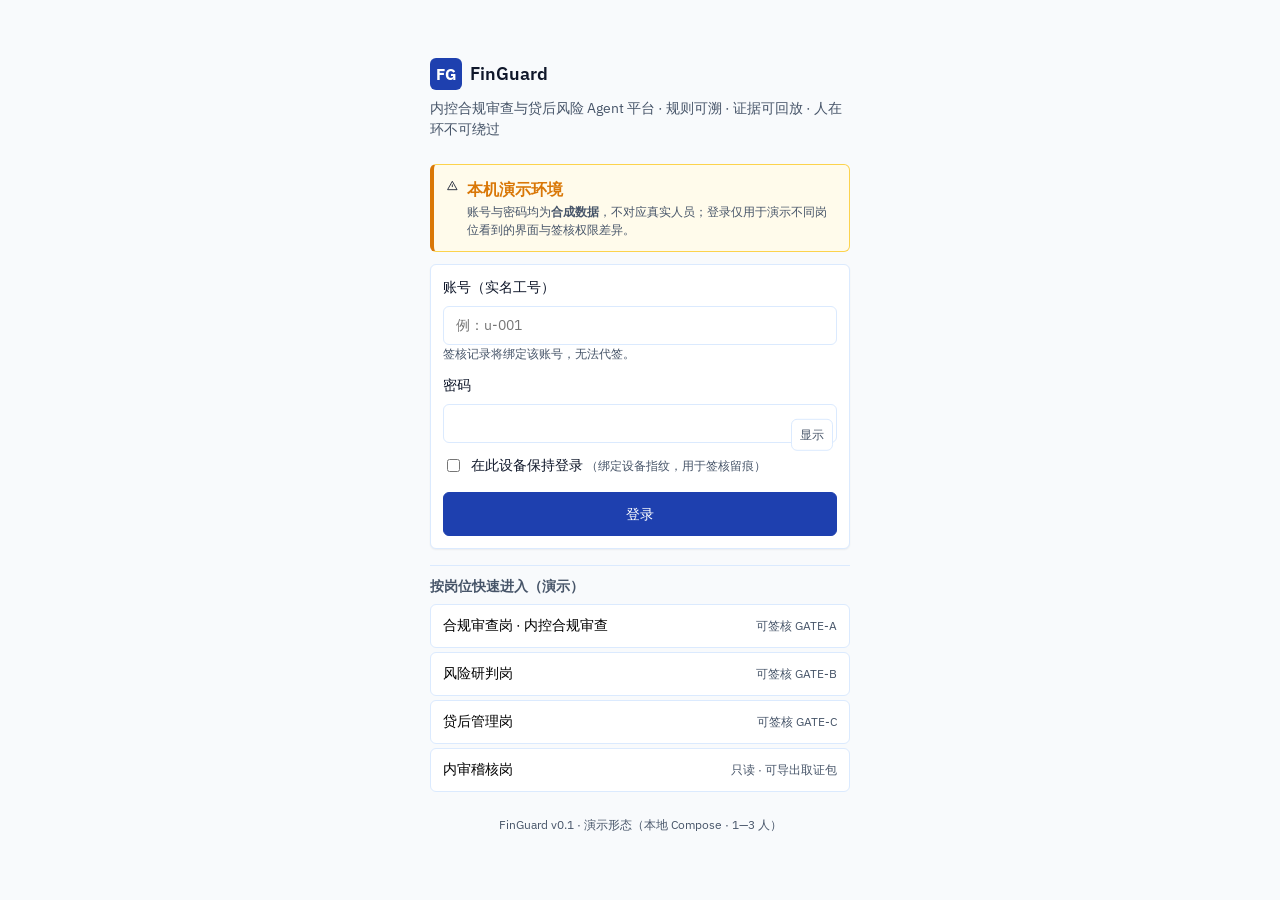
==== web/login.html @ 82edc52c "[切片 7.5] 补齐登录页：认证入口与岗位权限可见 PRD 10.2 只有四张业务界面线框，但 7.6.7⑩ 要求 IdentityProvider（实名/岗位/授权层级/签核令牌）、9.4 有权限" ====
<!DOCTYPE html>
<html lang="zh-CN">
<head>
<meta charset="utf-8">
<meta name="viewport" content="width=device-width, initial-scale=1">
<title>登录 · FinGuard</title>
<link rel="stylesheet" href="assets/app.css">
<style>
/* 登录页：单栏居中，登录页不是看板 */
.login-shell { display: grid; place-items: center; min-height: 100vh; padding: var(--space-2xl); }
.login-card { width: 100%; max-width: 420px; }
.login-brand { display: flex; align-items: center; gap: var(--space-md); margin-bottom: var(--space-xl); }
.login-brand .brand-mark { width: 32px; height: 32px; border-radius: var(--radius); background: var(--color-primary); color: #fff; display: grid; place-items: center; font-weight: 700; }
.login-brand .brand-name { font-weight: 600; font-size: var(--fs-lg); margin: 0; }
.login-tagline { color: var(--color-muted-foreground); font-size: var(--fs-sm); margin: calc(var(--space-lg) * -1 + 4px) 0 var(--space-2xl); }
.field { margin-bottom: var(--space-lg); }
.field input { margin-top: var(--space-sm); }
.pw-wrap { position: relative; }
.pw-wrap input { padding-right: 68px; }
.pw-toggle {
  position: absolute; right: var(--space-sm); top: 50%; transform: translateY(-10%);
  min-height: 32px; padding: 0 var(--space-md); border: 1px solid var(--color-border);
  background: var(--color-card); border-radius: var(--radius); cursor: pointer;
  font: inherit; font-size: var(--fs-xs); color: var(--color-muted-foreground);
}
.pw-toggle:hover { background: var(--color-muted); }
.pw-toggle:focus-visible { outline: 2px solid var(--color-ring); outline-offset: 1px; }
.check { display: flex; align-items: center; gap: var(--space-md); font-size: var(--fs-sm); margin-bottom: var(--space-xl); }
.check input { width: auto; }
.env-note {
  display: flex; gap: var(--space-md); align-items: flex-start;
  background: var(--color-warning-soft); border: 1px solid #FCD34D; border-left: 4px solid var(--color-accent);
  border-radius: var(--radius); padding: var(--space-lg); margin-bottom: var(--space-lg);
}
.env-note .t { font-weight: 600; color: var(--color-accent); }
.env-note p { margin: var(--space-xs) 0 0; font-size: var(--fs-xs); color: var(--color-muted-foreground); }
.roles { border-top: 1px solid var(--color-border); margin-top: var(--space-xl); padding-top: var(--space-lg); }
.roles h2 { font-size: var(--fs-sm); color: var(--color-muted-foreground); font-weight: 600; margin-bottom: var(--space-md); }
.role-list { display: grid; gap: var(--space-sm); }
.role-btn {
  display: flex; align-items: center; justify-content: space-between; gap: var(--space-lg);
  width: 100%; text-align: left; min-height: 44px; padding: var(--space-md) var(--space-lg);
  border: 1px solid var(--color-border); border-radius: var(--radius); background: var(--color-card);
  font: inherit; font-size: var(--fs-sm); cursor: pointer;
  transition: background .18s var(--ease), border-color .18s var(--ease);
}
.role-btn:hover { background: var(--color-muted); border-color: var(--color-primary); }
.role-btn:focus-visible { outline: 2px solid var(--color-ring); outline-offset: 1px; }
.role-btn .lv { color: var(--color-muted-foreground); font-size: var(--fs-xs); }
.login-foot { margin-top: var(--space-2xl); text-align: center; color: var(--color-muted-foreground); font-size: var(--fs-xs); }
</style>
</head>
<body>
<div class="login-shell">
  <div class="login-card">
    <div class="login-brand">
      <span class="brand-mark">FG</span>
      <h1 class="brand-name">FinGuard</h1>
    </div>
    <p class="login-tagline">内控合规审查与贷后风险 Agent 平台 · 规则可溯 · 证据可回放 · 人在环不可绕过</p>

    <div class="env-note" role="note">
      <svg width="18" height="18" viewBox="0 0 24 24" fill="none" stroke="currentColor" stroke-width="1.6" aria-hidden="true"><path d="M12 3l9 16H3z"/><path d="M12 9v5M12 17.5v.01"/></svg>
      <div>
        <span class="t">本机演示环境</span>
        <p>账号与密码均为<b>合成数据</b>，不对应真实人员；登录仅用于演示不同岗位看到的界面与签核权限差异。</p>
      </div>
    </div>

    <form class="card" id="login-form" novalidate>
      <div class="field">
        <label for="account">账号（实名工号）</label>
        <input type="text" id="account" name="account" autocomplete="username" required
               aria-describedby="account-help" placeholder="例：u-001">
        <div class="muted" id="account-help">签核记录将绑定该账号，无法代签。</div>
      </div>

      <div class="field">
        <label for="password">密码</label>
        <div class="pw-wrap">
          <input type="password" id="password" name="password" autocomplete="current-password" required>
          <button class="pw-toggle" type="button" id="pw-toggle" aria-label="显示密码">显示</button>
        </div>
        <div class="err" id="login-err">账号或密码不正确，请重试。</div>
      </div>

      <label class="check" for="remember">
        <input type="checkbox" id="remember" name="remember">
        <span>在此设备保持登录 <span class="muted">（绑定设备指纹，用于签核留痕）</span></span>
      </label>

      <button class="btn btn-primary" type="submit" style="width:100%">登录</button>
    </form>

    <div class="roles">
      <h2>按岗位快速进入（演示）</h2>
      <div class="role-list">
        <button class="role-btn" type="button" data-role="合规审查岗" data-account="u-001" data-level="授权层级 2">
          <span>合规审查岗 · 内控合规审查</span><span class="lv">可签核 GATE-A</span>
        </button>
        <button class="role-btn" type="button" data-role="风险研判岗" data-account="u-002" data-level="授权层级 3">
          <span>风险研判岗</span><span class="lv">可签核 GATE-B</span>
        </button>
        <button class="role-btn" type="button" data-role="贷后管理岗" data-account="u-003" data-level="授权层级 2">
          <span>贷后管理岗</span><span class="lv">可签核 GATE-C</span>
        </button>
        <button class="role-btn" type="button" data-role="内审稽核岗" data-account="u-004" data-level="授权层级 3">
          <span>内审稽核岗</span><span class="lv">只读 · 可导出取证包</span>
        </button>
      </div>
    </div>

    <p class="login-foot">FinGuard v0.1 · 演示形态（本地 Compose · 1—3 人）</p>
  </div>
</div>

<script>
(function () {
  "use strict";
  var form = document.getElementById("login-form");
  var err = document.getElementById("login-err");
  var pw = document.getElementById("password");
  var toggle = document.getElementById("pw-toggle");

  toggle.addEventListener("click", function () {
    var show = pw.type === "password";
    pw.type = show ? "text" : "password";
    toggle.textContent = show ? "隐藏" : "显示";
    toggle.setAttribute("aria-label", show ? "隐藏密码" : "显示密码");
    pw.focus();
  });

  var buttons = document.querySelectorAll(".role-btn");
  for (var i = 0; i < buttons.length; i++) {
    (function (btn) {
      btn.addEventListener("click", function () {
        document.getElementById("account").value = btn.getAttribute("data-account");
        pw.focus();
      });
    })(buttons[i]);
  }

  form.addEventListener("submit", function (ev) {
    ev.preventDefault();
    var account = document.getElementById("account");
    if (!account.value.trim() || !pw.value) {
      err.textContent = "请填写账号与密码。";
      err.classList.add("show");
      (account.value.trim() ? pw : account).focus();
      return;
    }
    err.classList.remove("show");
    try { window.localStorage.setItem("fg.role", account.value.trim()); } catch (e) { /* 演示态忽略 */ }
    window.location.href = "index.html?role=" + encodeURIComponent(account.value.trim());
  });
})();
</script>
</body>
</html>
---- web/assets/app.css ----
/* FinGuard 设计系统 · 落地样式
 * 生成依据：design-system/finguard/MASTER.md（UI/UX Pro Max 检索后人工修订）
 * 原则：无外网依赖（字体可回落）、无构建、浅色可打印
 */

@import url('https://fonts.googleapis.com/css2?family=IBM+Plex+Sans:wght@400;500;600;700&family=IBM+Plex+Mono:wght@400;500;600&display=swap');

:root {
  /* 配色（浅色 · Analytics Dashboard 蓝板） */
  --color-primary: #1E40AF;
  --color-on-primary: #FFFFFF;
  --color-secondary: #3B82F6;
  --color-on-secondary: #0F172A;
  --color-accent: #D97706;
  --color-on-accent: #FFFFFF;
  --color-background: #F8FAFC;
  --color-foreground: #0F172A;
  --color-card: #FFFFFF;
  --color-card-foreground: #0F172A;
  --color-muted: #E9EEF6;
  --color-muted-foreground: #475569;
  --color-border: #DBEAFE;
  --color-destructive: #DC2626;
  --color-on-destructive: #FFFFFF;
  --color-ring: #1E40AF;
  --color-success: #15803D;
  --color-success-soft: #F0FDF4;
  --color-warning-soft: #FFFBEB;
  --color-danger-soft: #FEF2F2;

  /* 字号阶 12 14 16 18 24 32 */
  --fs-xs: 12px;
  --fs-sm: 14px;
  --fs-base: 16px;
  --fs-lg: 18px;
  --fs-xl: 24px;
  --fs-2xl: 32px;

  /* 间距 */
  --space-xs: 2px;
  --space-sm: 4px;
  --space-md: 8px;
  --space-lg: 12px;
  --space-xl: 16px;
  --space-2xl: 24px;
  --space-3xl: 32px;

  --radius: 6px;
  --shadow: 0 1px 2px rgba(15, 23, 42, .06);
  --font-sans: "IBM Plex Sans", "Noto Sans SC", "Microsoft YaHei", "PingFang SC", -apple-system, "Segoe UI", sans-serif;
  --font-mono: "IBM Plex Mono", ui-monospace, "SFMono-Regular", Consolas, "Microsoft YaHei", "PingFang SC", monospace;
  --ease: cubic-bezier(.2, .8, .3, 1);
}

@media (prefers-reduced-motion: reduce) {
  *, *::before, *::after {
    animation-duration: .01ms !important;
    transition-duration: .01ms !important;
  }
}

* { box-sizing: border-box; }

html { -webkit-text-size-adjust: 100%; }

body {
  margin: 0;
  font-family: var(--font-sans);
  font-size: var(--fs-base);
  line-height: 1.5;
  color: var(--color-foreground);
  background: var(--color-background);
}

h1, h2, h3 { margin: 0; line-height: 1.25; font-weight: 600; }
h1 { font-size: var(--fs-xl); }
h2 { font-size: var(--fs-lg); }
h3 { font-size: var(--fs-base); }
p { margin: 0 0 var(--space-md); }
a { color: var(--color-primary); }

.mono { font-family: var(--font-mono); font-variant-numeric: tabular-nums; }
.muted { color: var(--color-muted-foreground); font-size: var(--fs-xs); }
.sr-only {
  position: absolute; width: 1px; height: 1px; padding: 0; margin: -1px;
  overflow: hidden; clip: rect(0 0 0 0); white-space: nowrap; border: 0;
}

/* ---------------- 布局 ---------------- */
.app-shell { display: grid; grid-template-columns: 220px 1fr; min-height: 100vh; }

.side {
  background: var(--color-card);
  border-right: 1px solid var(--color-border);
  padding: var(--space-xl) var(--space-lg);
}
.side .brand { display: flex; align-items: center; gap: var(--space-md); margin-bottom: var(--space-2xl); }
.side .brand-mark {
  width: 28px; height: 28px; border-radius: var(--radius);
  background: var(--color-primary); color: #fff;
  display: grid; place-items: center; font-weight: 700; font-size: var(--fs-sm);
}
.side .brand-name { font-weight: 600; letter-spacing: .02em; }
.side nav a {
  display: flex; align-items: center; gap: var(--space-md);
  padding: var(--space-md) var(--space-lg);
  border-radius: var(--radius);
  color: var(--color-foreground);
  text-decoration: none;
  font-size: var(--fs-sm);
  transition: background .18s var(--ease), color .18s var(--ease);
}
.side nav a:hover { background: var(--color-muted); }
.side nav a[aria-current="page"] {
  background: var(--color-muted); color: var(--color-primary); font-weight: 600;
  box-shadow: inset 2px 0 0 var(--color-primary);
}
.side nav a svg { flex: none; }

.main { padding: var(--space-2xl) var(--space-3xl); max-width: 1400px; }
.page-head { display: flex; align-items: flex-start; justify-content: space-between; gap: var(--space-xl); margin-bottom: var(--space-xl); }
.page-head .sub { color: var(--color-muted-foreground); font-size: var(--fs-sm); margin-top: var(--space-xs); }

/* ---------------- 卡片 ---------------- */
.card {
  background: var(--color-card);
  border: 1px solid var(--color-border);
  border-radius: var(--radius);
  box-shadow: var(--shadow);
  padding: var(--space-lg);
  margin-bottom: var(--space-lg);
}
.card-head {
  display: flex; align-items: center; justify-content: space-between;
  gap: var(--space-lg); margin-bottom: var(--space-lg);
}
.card-title { font-weight: 600; }

/* ---------------- 侧栏用户块 ---------------- */
.side-user {
  margin-top: var(--space-2xl); padding-top: var(--space-lg);
  border-top: 1px solid var(--color-border); font-size: var(--fs-xs);
}
.side-user .u-top { display: flex; align-items: center; gap: var(--space-md); margin-bottom: var(--space-sm); }
.side-user .avatar {
  width: 28px; height: 28px; border-radius: 50%; flex: none;
  background: var(--color-muted); color: var(--color-primary);
  display: grid; place-items: center; font-weight: 600; font-size: var(--fs-xs);
}
.side-user .u-name { font-weight: 600; color: var(--color-foreground); font-size: var(--fs-sm); }
.side-user .u-role { color: var(--color-muted-foreground); }
.side-user .u-scope { margin-top: var(--space-md); color: var(--color-muted-foreground); }
.side-user .u-scope b { color: var(--color-foreground); font-family: var(--font-mono); }
.side-user .u-out { display: inline-block; margin-top: var(--space-md); color: var(--color-primary); cursor: pointer; }

/* ---------------- 徽标 ---------------- */
.badge {
  display: inline-flex; align-items: center; gap: var(--space-sm);
  padding: var(--space-xs) var(--space-md);
  border-radius: var(--radius);
  font-size: var(--fs-xs); font-weight: 600; line-height: 1.6;
  border: 1px solid transparent; white-space: nowrap;
}
.badge-neutral { background: var(--color-muted); color: var(--color-muted-foreground); border-color: var(--color-border); }
.badge-primary { background: var(--color-primary); color: var(--color-on-primary); }
.badge-warning { background: var(--color-warning-soft); color: var(--color-accent); border-color: #FCD34D; }
.badge-success { background: var(--color-success-soft); color: var(--color-success); border-color: #BBF7D0; }
.badge-danger  { background: var(--color-danger-soft); color: var(--color-destructive); border-color: #FECACA; }
.badge-gate    { background: var(--color-foreground); color: #fff; }

/* ---------------- 按钮 ---------------- */
.btn {
  display: inline-flex; align-items: center; justify-content: center; gap: var(--space-md);
  min-height: 44px; padding: 0 var(--space-xl);
  border-radius: var(--radius); border: 1px solid var(--color-border);
  background: var(--color-card); color: var(--color-foreground);
  font: inherit; font-size: var(--fs-sm); font-weight: 500;
  cursor: pointer;
  transition: background .18s var(--ease), border-color .18s var(--ease), color .18s var(--ease);
}
.btn:hover { background: var(--color-muted); }
.btn:focus-visible { outline: 2px solid var(--color-ring); outline-offset: 2px; }
.btn-primary { background: var(--color-primary); border-color: var(--color-primary); color: var(--color-on-primary); }
.btn-primary:hover { background: #1B3A8F; }
.btn-danger { background: var(--color-card); border-color: var(--color-destructive); color: var(--color-destructive); }
.btn-danger:hover { background: var(--color-danger-soft); }
.btn-sm { min-height: 32px; padding: 0 var(--space-lg); font-size: var(--fs-xs); }
.btn[disabled] { opacity: .5; cursor: not-allowed; }
.btn-row { display: flex; flex-wrap: wrap; gap: var(--space-md); }

/* ---------------- 表格 ---------------- */
.table-wrap { overflow-x: auto; border: 1px solid var(--color-border); border-radius: var(--radius); }
table { width: 100%; border-collapse: collapse; font-size: var(--fs-sm); }
thead th {
  background: var(--color-muted); color: var(--color-muted-foreground);
  font-weight: 600; text-align: left; font-size: var(--fs-xs);
  padding: var(--space-md) var(--space-lg); white-space: nowrap;
}
tbody td { padding: var(--space-md) var(--space-lg); border-top: 1px solid var(--color-border); vertical-align: top; }
tbody tr:hover { background: var(--color-background); }
td.num, th.num { text-align: right; font-family: var(--font-mono); font-variant-numeric: tabular-nums; }

/* ---------------- 键值行 ---------------- */
.kv { display: grid; grid-template-columns: max-content 1fr; gap: var(--space-sm) var(--space-xl); font-size: var(--fs-sm); }
.kv dt { color: var(--color-muted-foreground); }
.kv dd { margin: 0; }

/* ---------------- 覆盖度条 ---------------- */
.coverage { display: flex; height: 10px; border-radius: var(--radius); overflow: hidden; background: var(--color-muted); }
.coverage span { display: block; }
.coverage .judged { background: var(--color-primary); }
.coverage .na { background: var(--color-border); }
.coverage .unresolved { background: var(--color-accent); }
.coverage-legend { display: flex; gap: var(--space-xl); font-size: var(--fs-xs); color: var(--color-muted-foreground); margin-top: var(--space-md); }
.coverage-legend b { color: var(--color-foreground); font-family: var(--font-mono); }

/* ---------------- AI / 人工 分层 ---------------- */
.ai-block {
  border-left: 3px solid var(--color-border);
  padding: var(--space-md) 0 var(--space-md) var(--space-lg);
  color: var(--color-muted-foreground);
}
.ai-block .ai-tag {
  display: inline-flex; align-items: center; gap: var(--space-sm);
  font-size: var(--fs-xs); font-weight: 600; letter-spacing: .04em;
  color: var(--color-muted-foreground); margin-bottom: var(--space-sm);
}
.ai-block strong { color: var(--color-foreground); }
.human-zone { border-top: 1px solid var(--color-border); margin-top: var(--space-lg); padding-top: var(--space-lg); }
.human-zone .who {
  display: inline-flex; align-items: center; gap: var(--space-sm);
  font-size: var(--fs-xs); font-weight: 600; color: var(--color-primary);
  margin-bottom: var(--space-md);
}

/* ---------------- 意见卡 ---------------- */
.opinion { border: 1px solid var(--color-border); border-radius: var(--radius); margin-bottom: var(--space-lg); overflow: hidden; }
.opinion > summary {
  display: flex; align-items: center; gap: var(--space-lg);
  padding: var(--space-lg); cursor: pointer; list-style: none;
  background: var(--color-card);
}
.opinion > summary::-webkit-details-marker { display: none; }
.opinion > summary:hover { background: var(--color-background); }
.opinion > summary:focus-visible { outline: 2px solid var(--color-ring); outline-offset: -2px; }
.opinion .chev { transition: transform .2s var(--ease); color: var(--color-muted-foreground); }
.opinion[open] .chev { transform: rotate(90deg); }
.opinion-body { padding: 0 var(--space-lg) var(--space-lg); border-top: 1px solid var(--color-border); }
.sev { border-left: 3px solid var(--color-primary); }
.sev.critical { border-left-color: var(--color-destructive); }
.sev.major { border-left-color: var(--color-accent); }
.sev.info { border-left-color: var(--color-border); }

/* ---------------- 闸门条 ---------------- */
.gate-bar {
  position: sticky; bottom: 0; z-index: 5;
  display: flex; align-items: center; gap: var(--space-xl); flex-wrap: wrap;
  padding: var(--space-lg) var(--space-xl);
  background: var(--color-foreground); color: #F8FAFC;
  border-radius: var(--radius); margin-top: var(--space-lg);
  box-shadow: 0 -2px 8px rgba(15, 23, 42, .12);
}
.gate-bar .g-id { display: flex; align-items: center; gap: var(--space-md); font-weight: 600; }
.gate-bar .g-timer { color: #FCD34D; font-family: var(--font-mono); font-weight: 600; }
.gate-bar .g-qual { display: inline-flex; align-items: center; gap: var(--space-sm); font-size: var(--fs-sm); }
.gate-bar .btn-primary { background: var(--color-secondary); border-color: var(--color-secondary); color: var(--color-on-secondary); }
.gate-bar .btn-primary:hover { background: #2563EB; }

/* ---------------- 待办（琥珀） ---------------- */
.todo {
  border: 1px solid #FCD34D; border-left: 4px solid var(--color-accent);
  background: var(--color-warning-soft);
  border-radius: var(--radius); padding: var(--space-lg); margin-bottom: var(--space-lg);
}
.todo h3 { color: var(--color-accent); display: flex; align-items: center; gap: var(--space-md); }

/* ---------------- 预警行 ---------------- */
.alert-row { border: 1px solid var(--color-border); border-radius: var(--radius); padding: var(--space-lg); margin-bottom: var(--space-lg); background: var(--color-card); }
.alert-top { display: flex; align-items: center; gap: var(--space-lg); flex-wrap: wrap; margin-bottom: var(--space-md); }
.lead { font-family: var(--font-mono); font-size: var(--fs-xl); font-weight: 600; color: var(--color-primary); line-height: 1; }
.lead small { display: block; font-family: var(--font-sans); font-size: var(--fs-xs); font-weight: 500; color: var(--color-muted-foreground); }
.seg { display: inline-flex; border: 1px solid var(--color-border); border-radius: var(--radius); overflow: hidden; }
.seg button {
  min-height: 32px; padding: 0 var(--space-lg); border: 0; background: var(--color-card);
  font: inherit; font-size: var(--fs-xs); cursor: pointer; color: var(--color-muted-foreground);
}
.seg button[aria-pressed="true"] { background: var(--color-primary); color: var(--color-on-primary); font-weight: 600; }
.seg button:focus-visible { outline: 2px solid var(--color-ring); outline-offset: -2px; }

/* ---------------- 时间轴 ---------------- */
.timeline { display: flex; align-items: stretch; gap: var(--space-sm); overflow-x: auto; padding: var(--space-lg) 0; }
.tl-node {
  flex: none; min-width: 108px; padding: var(--space-md) var(--space-lg);
  border: 1px solid var(--color-border); border-radius: var(--radius);
  background: var(--color-card); font-size: var(--fs-xs);
}
.tl-node .tl-code { font-family: var(--font-mono); font-weight: 600; display: block; }
.tl-node .tl-name { color: var(--color-muted-foreground); }
.tl-node.gate { background: var(--color-foreground); color: #F8FAFC; border-color: var(--color-foreground); }
.tl-node.gate .tl-name { color: #CBD5E1; }
.tl-node.gate[aria-disabled="true"] { cursor: not-allowed; }
.tl-node.done { border-color: var(--color-primary); }
.tl-arrow { flex: none; align-self: center; color: var(--color-muted-foreground); }

/* ---------------- 表单 ---------------- */
label { display: block; font-size: var(--fs-sm); font-weight: 500; margin-bottom: var(--space-sm); }
input[type="radio"], input[type="text"], input[type="password"], textarea, select {
  font: inherit; font-size: var(--fs-sm); color: var(--color-foreground);
  padding: var(--space-md) var(--space-lg); width: 100%;
  border: 1px solid var(--color-border); border-radius: var(--radius); background: var(--color-card);
}
textarea { min-height: 88px; resize: vertical; }
input:focus-visible, textarea:focus-visible, select:focus-visible { outline: 2px solid var(--color-ring); outline-offset: 1px; border-color: var(--color-primary); }
.choice {
  display: flex; gap: var(--space-lg); align-items: flex-start;
  padding: var(--space-lg); border: 1px solid var(--color-border); border-radius: var(--radius);
  cursor: pointer; margin-bottom: var(--space-md);
}
.choice:hover { background: var(--color-background); }
.choice input { width: auto; margin-top: 3px; }
.choice-title { font-weight: 600; font-family: var(--font-mono); }
.err { color: var(--color-destructive); font-size: var(--fs-xs); margin-top: var(--space-sm); display: none; }
.err.show { display: block; }

/* ---------------- 提示条 ---------------- */
.toast {
  position: fixed; right: var(--space-2xl); bottom: var(--space-2xl); z-index: 20;
  background: var(--color-foreground); color: #F8FAFC;
  padding: var(--space-lg) var(--space-xl); border-radius: var(--radius);
  font-size: var(--fs-sm); box-shadow: 0 4px 16px rgba(15, 23, 42, .2);
  opacity: 0; transform: translateY(8px); transition: opacity .2s var(--ease), transform .2s var(--ease);
}
.toast.show { opacity: 1; transform: none; }

/* ---------------- 响应式 ---------------- */
@media (max-width: 1024px) {
  .app-shell { grid-template-columns: 1fr; }
  .side { border-right: 0; border-bottom: 1px solid var(--color-border); }
  .side nav { display: flex; flex-wrap: wrap; gap: var(--space-sm); }
  .main { padding: var(--space-xl); }
}
@media (max-width: 768px) {
  .gate-bar { position: static; }
  .page-head { flex-direction: column; }
  .opinion > summary { flex-wrap: wrap; gap: var(--space-md); }
  .kv { grid-template-columns: 1fr; gap: var(--space-xs) 0; }
  .kv dd { margin-bottom: var(--space-md); }
}

@media (max-width: 375px) {
  .main { padding: var(--space-lg); }
  .card { padding: var(--space-md); }
  .lead { font-size: var(--fs-lg); }
  .timeline { padding: var(--space-md) 0; }
}

@media (min-width: 1440px) {
  .app-shell { grid-template-columns: 220px 1fr 320px; }
  .main { max-width: 1500px; }
}

/* ---------------- 打印（导出取证包） ---------------- */
@media print {
  .side, .gate-bar, .btn-row, .toast { display: none !important; }
  body { background: #fff; }
  .card, .opinion, .alert-row { break-inside: avoid; box-shadow: none; }
  .app-shell { grid-template-columns: 1fr; }
}
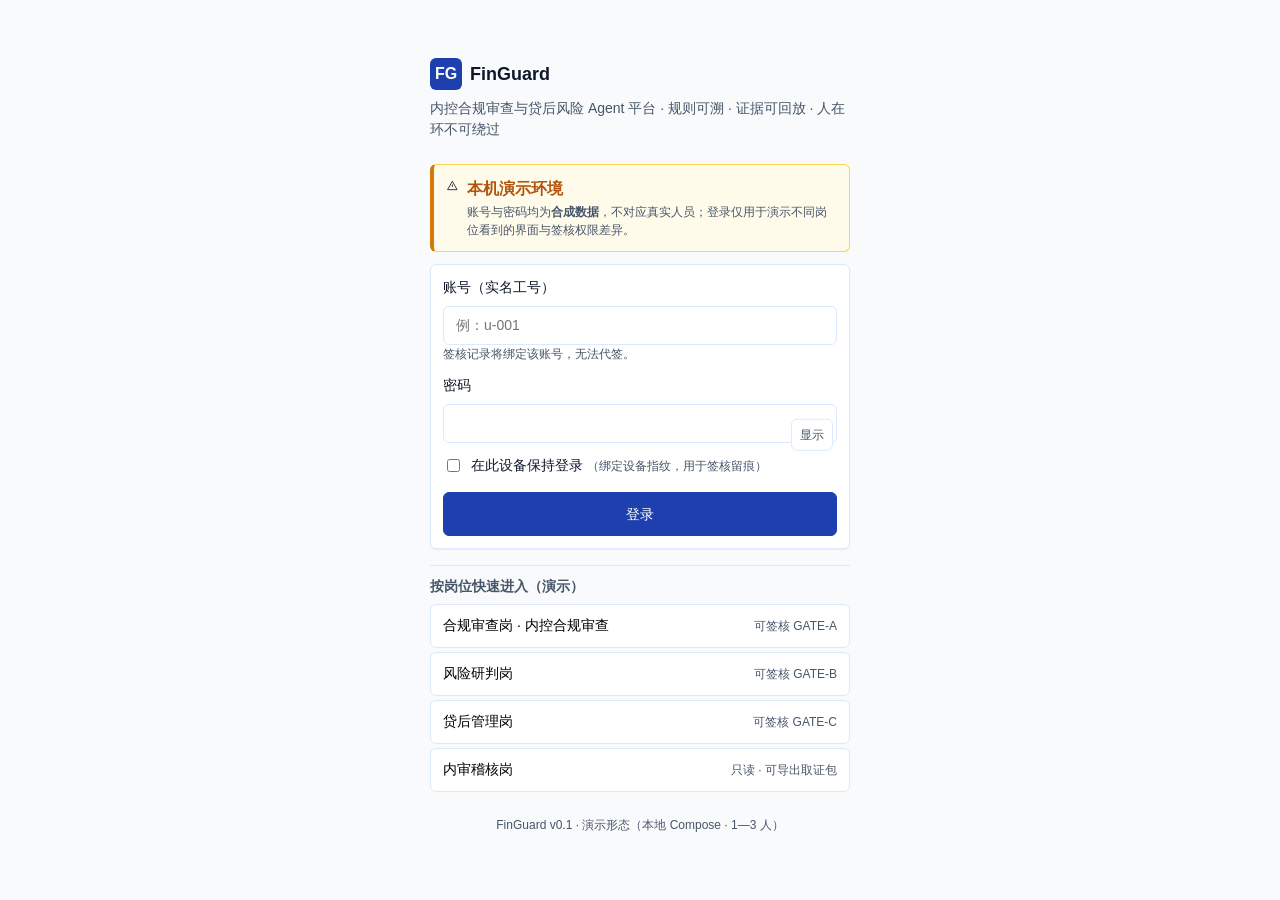
==== commit a3f2712d: "review: 切片 7.5 评审意见（前端页面与登录页） 影响：PRD 10.2 界面线框对齐、11.3/12.2 采纳率口径入口、WCAG AA、 离线硬约束（无 CDN）；修复 1 中高 + 4" ====
--- a/web/login.html
+++ b/web/login.html
@@ -32,7 +32,7 @@
   background: var(--color-warning-soft); border: 1px solid #FCD34D; border-left: 4px solid var(--color-accent);
   border-radius: var(--radius); padding: var(--space-lg); margin-bottom: var(--space-lg);
 }
-.env-note .t { font-weight: 600; color: var(--color-accent); }
+.env-note .t { font-weight: 600; color: var(--color-accent-text); }
 .env-note p { margin: var(--space-xs) 0 0; font-size: var(--fs-xs); color: var(--color-muted-foreground); }
 .roles { border-top: 1px solid var(--color-border); margin-top: var(--space-xl); padding-top: var(--space-lg); }
 .roles h2 { font-size: var(--fs-sm); color: var(--color-muted-foreground); font-weight: 600; margin-bottom: var(--space-md); }
@@ -81,7 +81,7 @@
           <input type="password" id="password" name="password" autocomplete="current-password" required>
           <button class="pw-toggle" type="button" id="pw-toggle" aria-label="显示密码">显示</button>
         </div>
-        <div class="err" id="login-err">账号或密码不正确，请重试。</div>
+        <div class="err" id="login-err" role="alert">账号或密码不正确，请重试。</div>
       </div>
 
       <label class="check" for="remember">
@@ -150,7 +150,8 @@
       return;
     }
     err.classList.remove("show");
-    try { window.localStorage.setItem("fg.role", account.value.trim()); } catch (e) { /* 演示态忽略 */ }
+    /* 评审修复：键名 fg.role 存的其实是账号，改名为 fg.account（app.js 同步） */
+    try { window.localStorage.setItem("fg.account", account.value.trim()); } catch (e) { /* 演示态忽略 */ }
     window.location.href = "index.html?role=" + encodeURIComponent(account.value.trim());
   });
 })();
--- a/web/assets/app.css
+++ b/web/assets/app.css
@@ -3,7 +3,10 @@
  * 原则：无外网依赖（字体可回落）、无构建、浅色可打印
  */
 
-@import url('https://fonts.googleapis.com/css2?family=IBM+Plex+Sans:wght@400;500;600;700&family=IBM+Plex+Mono:wght@400;500;600&display=swap');
+/* 评审修复 R-F1：删除 Google Fonts 外部字体引入语句。
+ * 「无 CDN / 可离线」是本产品的硬约束（答辩与行内内网都可能断网或被墙），
+ * 外部字体引入会在每次首屏向境外域名发起请求，被阻断时样式解析整体挂起等待超时；
+ * 字体直接走下面的本地回落链（Noto Sans SC / 微软雅黑 / 苹方）。 */
 
 :root {
   /* 配色（浅色 · Analytics Dashboard 蓝板） */
@@ -11,7 +14,10 @@
   --color-on-primary: #FFFFFF;
   --color-secondary: #3B82F6;
   --color-on-secondary: #0F172A;
-  --color-accent: #D97706;
+  --color-accent: #D97706;          /* 仅用于图形（覆盖度条、边线） */
+  --color-accent-text: #B45309;     /* 评审修复 R-F10：文字用加深琥珀，
+                                       #D97706 在白底 12px 粗体下对比度约 3.2:1，
+                                       不达 WCAG AA 4.5:1；#B45309 约 5.0:1 */
   --color-on-accent: #FFFFFF;
   --color-background: #F8FAFC;
   --color-foreground: #0F172A;
@@ -117,7 +123,10 @@
 }
 .side nav a svg { flex: none; }
 
-.main { padding: var(--space-2xl) var(--space-3xl); max-width: 1400px; }
+/* min-width:0 —— 评审修复 R-F7 连带：grid 子项默认 min-width:auto，
+   宽表格/时间轴会把轨道撑出视口造成页面级横向滚动；
+   滚动应发生在 .table-wrap / .timeline 内部。 */
+.main { padding: var(--space-2xl) var(--space-3xl); max-width: 1400px; min-width: 0; }
 .page-head { display: flex; align-items: flex-start; justify-content: space-between; gap: var(--space-xl); margin-bottom: var(--space-xl); }
 .page-head .sub { color: var(--color-muted-foreground); font-size: var(--fs-sm); margin-top: var(--space-xs); }
 
@@ -151,7 +160,11 @@
 .side-user .u-role { color: var(--color-muted-foreground); }
 .side-user .u-scope { margin-top: var(--space-md); color: var(--color-muted-foreground); }
 .side-user .u-scope b { color: var(--color-foreground); font-family: var(--font-mono); }
-.side-user .u-out { display: inline-block; margin-top: var(--space-md); color: var(--color-primary); cursor: pointer; }
+.side-user .u-out {
+  display: inline-block; margin-top: var(--space-md); color: var(--color-primary); cursor: pointer;
+  background: none; border: 0; padding: 0; font: inherit; text-align: left;
+}
+.side-user .u-out:focus-visible { outline: 2px solid var(--color-ring); outline-offset: 2px; }
 
 /* ---------------- 徽标 ---------------- */
 .badge {
@@ -163,7 +176,7 @@
 }
 .badge-neutral { background: var(--color-muted); color: var(--color-muted-foreground); border-color: var(--color-border); }
 .badge-primary { background: var(--color-primary); color: var(--color-on-primary); }
-.badge-warning { background: var(--color-warning-soft); color: var(--color-accent); border-color: #FCD34D; }
+.badge-warning { background: var(--color-warning-soft); color: var(--color-accent-text); border-color: #FCD34D; }
 .badge-success { background: var(--color-success-soft); color: var(--color-success); border-color: #BBF7D0; }
 .badge-danger  { background: var(--color-danger-soft); color: var(--color-destructive); border-color: #FECACA; }
 .badge-gate    { background: var(--color-foreground); color: #fff; }
@@ -263,6 +276,9 @@
 .gate-bar .g-id { display: flex; align-items: center; gap: var(--space-md); font-weight: 600; }
 .gate-bar .g-timer { color: #FCD34D; font-family: var(--font-mono); font-weight: 600; }
 .gate-bar .g-qual { display: inline-flex; align-items: center; gap: var(--space-sm); font-size: var(--fs-sm); }
+/* 评审修复 R-F3：无资格时的资格指示必须看得出是"无资格"，不能恒绿勾 */
+.gate-bar .g-qual.no { color: #FCA5A5; }
+.gate-bar .g-qual.no svg { display: none; }
 .gate-bar .btn-primary { background: var(--color-secondary); border-color: var(--color-secondary); color: var(--color-on-secondary); }
 .gate-bar .btn-primary:hover { background: #2563EB; }
 
@@ -272,7 +288,7 @@
   background: var(--color-warning-soft);
   border-radius: var(--radius); padding: var(--space-lg); margin-bottom: var(--space-lg);
 }
-.todo h3 { color: var(--color-accent); display: flex; align-items: center; gap: var(--space-md); }
+.todo h3 { color: var(--color-accent-text); display: flex; align-items: center; gap: var(--space-md); }
 
 /* ---------------- 预警行 ---------------- */
 .alert-row { border: 1px solid var(--color-border); border-radius: var(--radius); padding: var(--space-lg); margin-bottom: var(--space-lg); background: var(--color-card); }
@@ -300,6 +316,13 @@
 .tl-node.gate .tl-name { color: #CBD5E1; }
 .tl-node.gate[aria-disabled="true"] { cursor: not-allowed; }
 .tl-node.done { border-color: var(--color-primary); }
+.tl-node.done .tl-code { color: var(--color-primary); }
+.tl-node.gate.done { background: var(--color-primary); border-color: var(--color-primary); }
+.tl-node.gate.done .tl-name { color: #DBEAFE; }
+/* 评审修复 R-F6/R-F8：贷后段（本案未进入）灰显；选中节点有可见焦点态 */
+.tl-node.future { opacity: .55; border-style: dashed; }
+.tl-node[aria-current="true"] { box-shadow: inset 0 0 0 2px var(--color-ring); }
+.tl-node:focus-visible { outline: 2px solid var(--color-ring); outline-offset: 2px; }
 .tl-arrow { flex: none; align-self: center; color: var(--color-muted-foreground); }
 
 /* ---------------- 表单 ---------------- */
@@ -354,8 +377,9 @@
   .timeline { padding: var(--space-md) 0; }
 }
 
+/* 评审修复 R-F7：删除宽屏第三列。生成稿残留了一条右侧栏轨道，
+ * 但没有任何页面提供第三列内容，宽屏下右侧凭空空出一条轨道。 */
 @media (min-width: 1440px) {
-  .app-shell { grid-template-columns: 220px 1fr 320px; }
   .main { max-width: 1500px; }
 }
 
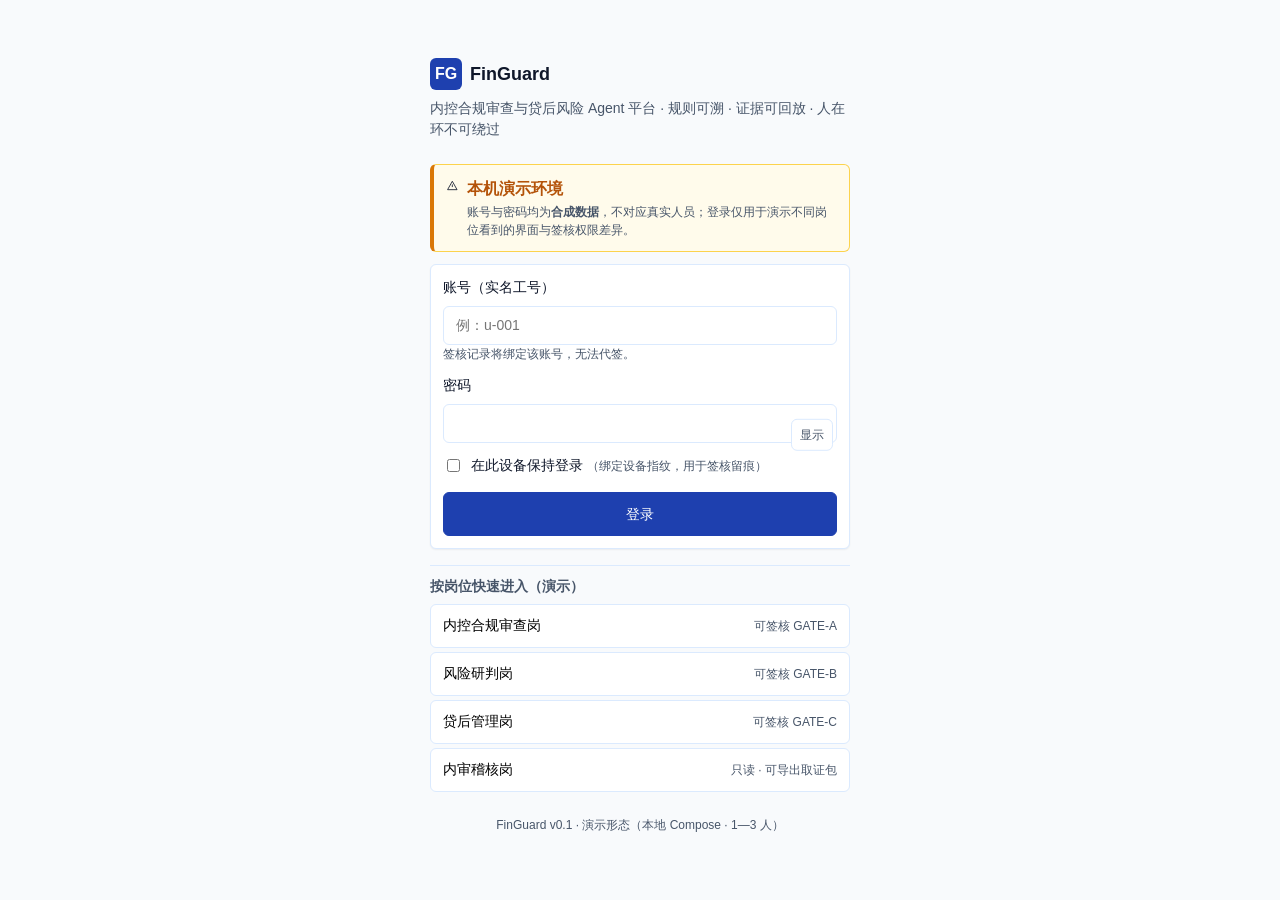
==== commit 0d0e01b6: "[文档] PRD 10.2 补登录页线框与认证入口原则（v1.4，评审方经用户授权补录） - PRD：10.2 引言句 + 10.2.5 登录页线框（按已交付 web/login.html 回补）  " ====
--- a/web/login.html
+++ b/web/login.html
@@ -95,8 +95,10 @@
     <div class="roles">
       <h2>按岗位快速进入（演示）</h2>
       <div class="role-list">
-        <button class="role-btn" type="button" data-role="合规审查岗" data-account="u-001" data-level="授权层级 2">
-          <span>合规审查岗 · 内控合规审查</span><span class="lv">可签核 GATE-A</span>
+        <!-- 评审修正：岗位名统一为 PRD 8.7 / 后端 GATE_SPECS 口径
+             「内控合规审查岗」，切片 9 接真实鉴权时签核校验按此串比对 -->
+        <button class="role-btn" type="button" data-role="内控合规审查岗" data-account="u-001" data-level="授权层级 2">
+          <span>内控合规审查岗</span><span class="lv">可签核 GATE-A</span>
         </button>
         <button class="role-btn" type="button" data-role="风险研判岗" data-account="u-002" data-level="授权层级 3">
           <span>风险研判岗</span><span class="lv">可签核 GATE-B</span>
